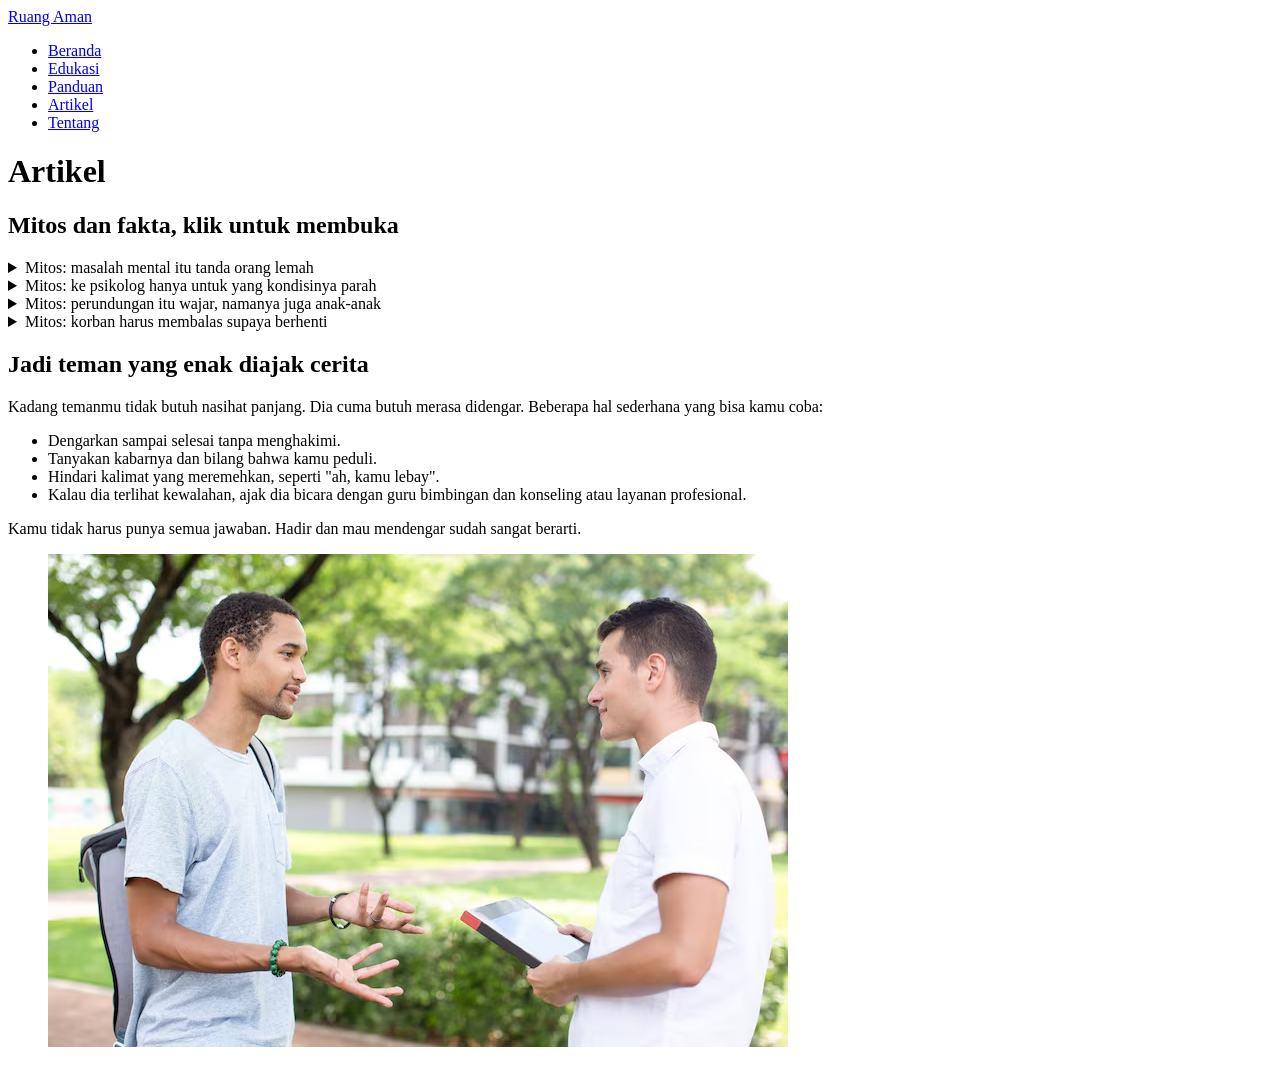
==== artikel.html @ 6b467197 "add new file" ====
<!doctype html>
<html lang="id">
  <head>
    <meta charset="UTF-8" />
    <meta name="viewport" content="width=device-width, initial-scale=1.0" />
    <meta
      name="description"
      content="Website edukasi kesehatan mental dan perundungan untuk pelajar"
    />
    <title>Artikel | Artikel</title>
    <link rel="stylesheet" href="css/style.css" />
  </head>
  <body>
    <header>
      <a class="logo" href="index.html">Ruang Aman</a>
      <nav>
        <ul>
          <li><a href="index.html">Beranda</a></li>
          <li><a href="edukasi.html">Edukasi</a></li>
          <li><a href="panduan.html">Panduan</a></li>
          <li><a class="aktif" href="artikel.html">Artikel</a></li>
          <li><a href="tentang.html">Tentang</a></li>
        </ul>
      </nav>
    </header>

    <main>
      <div class="isi">
        <h1>Artikel</h1>

        <section>
          <h2>Mitos dan fakta, klik untuk membuka</h2>

          <details>
            <summary>Mitos: masalah mental itu tanda orang lemah</summary>
            <p>
              Fakta: siapa saja bisa mengalaminya, dan bisa ditangani dengan
              dukungan yang tepat. Mencari pertolongan justru langkah yang
              berani.
            </p>
          </details>

          <details>
            <summary>
              Mitos: ke psikolog hanya untuk yang kondisinya parah
            </summary>
            <p>
              Fakta: layanan seperti Healing119 memang dibuat untuk dukungan
              awal, jadi kamu tidak perlu menunggu sampai kondisinya berat.
            </p>
          </details>

          <details>
            <summary>
              Mitos: perundungan itu wajar, namanya juga anak-anak
            </summary>
            <p>
              Fakta: aturan sekolah sekarang menuntut sekolah membangun budaya
              yang aman dan nyaman, termasuk di ruang digital. Jadi ini bukan
              hal sepele.
            </p>
          </details>

          <details>
            <summary>Mitos: korban harus membalas supaya berhenti</summary>
            <p>
              Fakta: langkah yang lebih aman adalah menjauh, menyimpan bukti,
              dan melapor ke orang dewasa yang dipercaya.
            </p>
          </details>
        </section>

        <section>
          <article>
            <h2>Jadi teman yang enak diajak cerita</h2>
            <p>
              Kadang temanmu tidak butuh nasihat panjang. Dia cuma butuh merasa
              didengar. Beberapa hal sederhana yang bisa kamu coba:
            </p>
            <ul>
              <li>Dengarkan sampai selesai tanpa menghakimi.</li>
              <li>Tanyakan kabarnya dan bilang bahwa kamu peduli.</li>
              <li>
                Hindari kalimat yang meremehkan, seperti "ah, kamu lebay".
              </li>
              <li>
                Kalau dia terlihat kewalahan, ajak dia bicara dengan guru
                bimbingan dan konseling atau layanan profesional.
              </li>
            </ul>
            <p>
              Kamu tidak harus punya semua jawaban. Hadir dan mau mendengar
              sudah sangat berarti.
            </p>

            <figure class="foto-kosong">
            <img src="foto\dua orang mengobrol.avif" alt="dua orang mengobrol">
          </article>
        </section>
      </div>
    </main>
  </body>
</html>
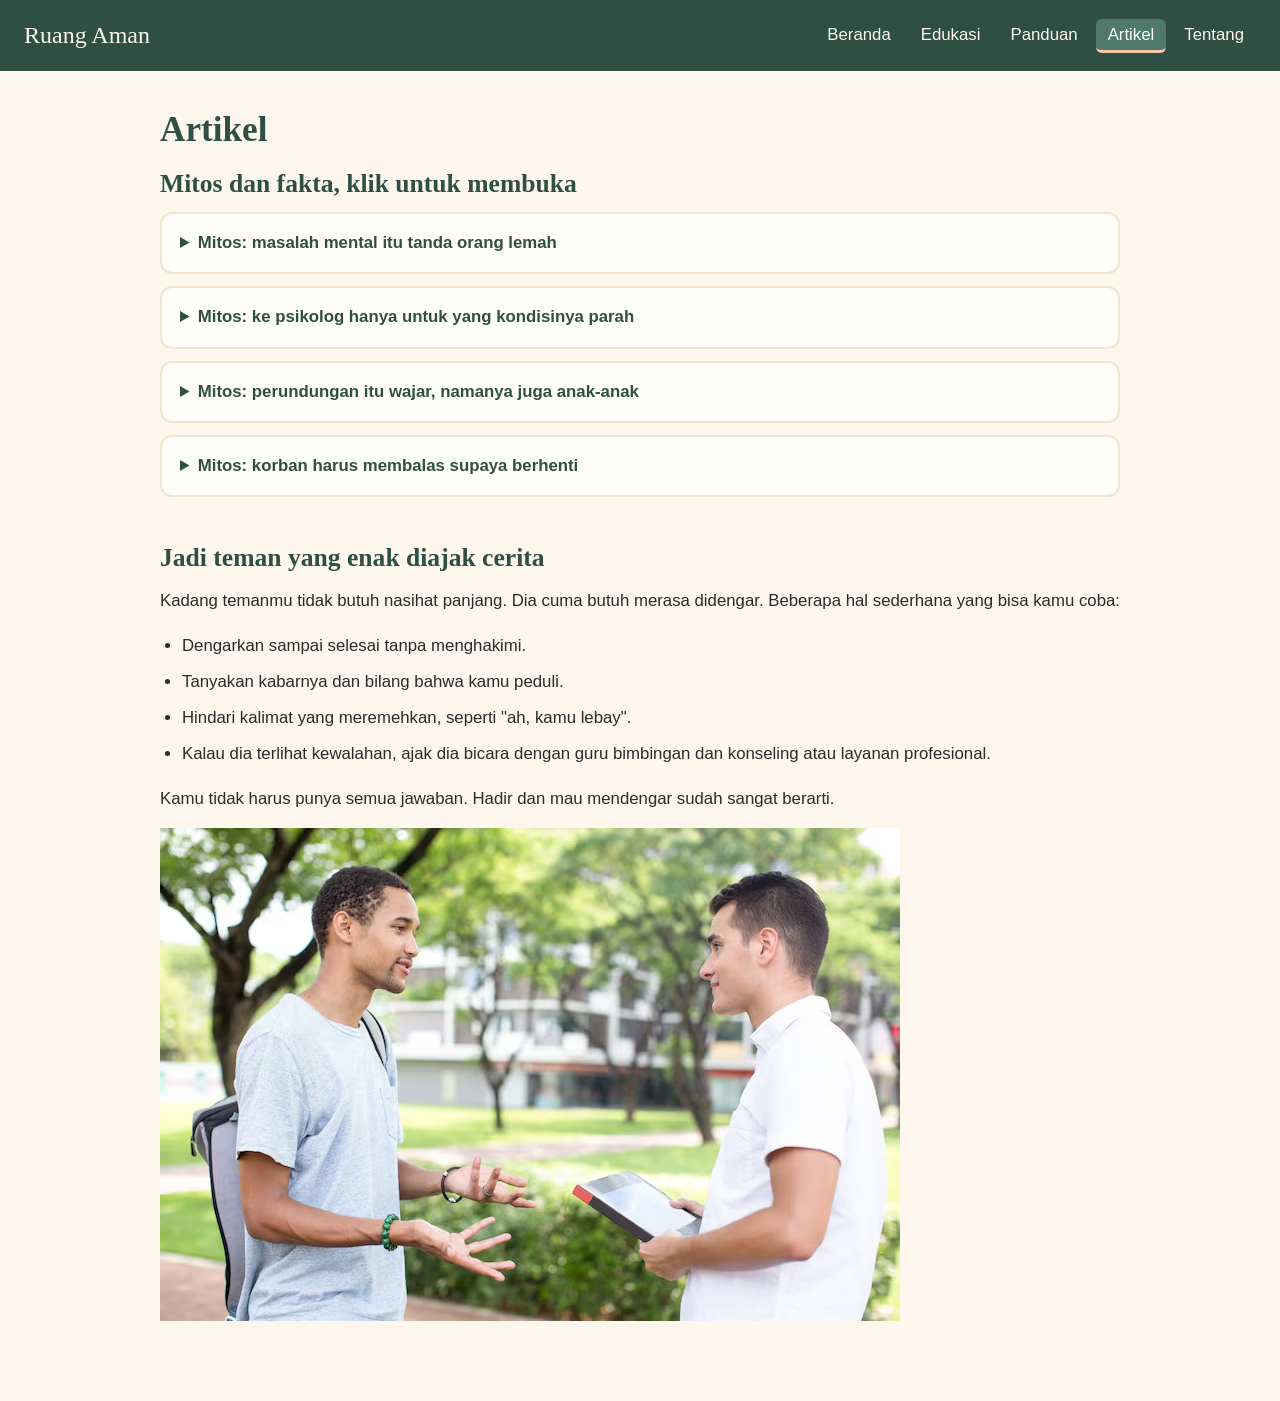
==== commit 9920df6d: "Update artikel.html" ====
--- a/artikel.html
+++ b/artikel.html
@@ -93,9 +93,8 @@
               sudah sangat berarti.
             </p>
 
-            <figure class="foto-kosong">
             <img src="foto\dua orang mengobrol.avif" alt="dua orang mengobrol">
-          </article>
+
         </section>
       </div>
     </main>
--- a/css/style.css
+++ b/css/style.css
@@ -0,0 +1,274 @@
+:root {
+  --krem: #fdf6ec;
+  --pasir: #f1e4d1;
+  --putih: #fffdf9;
+  --hijau: #4f7a6a;
+  --hijau-gelap: #2f4f45;
+  --terakota: #b5532f;
+  --terakota-muda: #f7c9a8;
+  --teks: #2b2b2b;
+}
+
+* {
+  box-sizing: border-box;
+  margin: 0;
+  padding: 0;
+}
+
+body {
+  font-family: "Segoe UI", Arial, sans-serif;
+  background-color: var(--krem);
+  color: var(--teks);
+  line-height: 1.8;
+  font-size: 1.05rem;
+}
+
+h1, h2, h3 {
+  font-family: Georgia, "Times New Roman", serif;
+  color: var(--hijau-gelap);
+  line-height: 1.3;
+}
+
+h1 { font-size: 2.2rem; margin-bottom: 14px; }
+h2 { font-size: 1.6rem; margin-bottom: 12px; }
+h3 { font-size: 1.2rem; margin-bottom: 6px; }
+
+p { margin-bottom: 14px; }
+
+ul, ol {
+  margin-left: 22px;
+  margin-bottom: 14px;
+}
+
+li { margin-bottom: 6px; }
+
+a {
+  color: var(--hijau);
+  overflow-wrap: anywhere;
+}
+
+a:hover { color: var(--terakota); }
+
+img {
+  max-width: 100%;
+  height: auto;
+  display: block;
+}
+
+/* Header dan navigasi (Flexbox) */
+header {
+  background-color: var(--hijau-gelap);
+  padding: 14px 24px;
+  display: flex;
+  justify-content: space-between;
+  align-items: center;
+  flex-wrap: wrap;
+  gap: 10px;
+  position: sticky;
+  top: 0;
+  z-index: 100;
+}
+
+.logo {
+  font-family: Georgia, serif;
+  font-size: 1.5rem;
+  color: var(--krem);
+  text-decoration: none;
+}
+
+nav ul {
+  list-style: none;
+  margin: 0;
+  display: flex;
+  flex-wrap: wrap;
+  gap: 6px;
+}
+
+nav li { margin: 0; }
+
+nav a {
+  color: var(--krem);
+  text-decoration: none;
+  padding: 6px 12px;
+  border-radius: 6px;
+}
+
+nav a:hover,
+nav a.aktif {
+  background-color: var(--hijau);
+  color: white;
+}
+
+nav a.aktif {
+  border-bottom: 3px solid var(--terakota-muda);
+}
+
+/* Pembungkus isi */
+.isi {
+  max-width: 1000px;
+  margin: 0 auto;
+  padding: 36px 20px;
+}
+
+section { margin-bottom: 44px; }
+
+/* Sampul dua kolom (Grid) */
+.sampul {
+  max-width: 1000px;
+  margin: 0 auto;
+  padding: 50px 20px 10px;
+  display: grid;
+  grid-template-columns: 1.1fr 0.9fr;
+  gap: 36px;
+  align-items: center;
+}
+
+.sampul h1 { font-size: 2.8rem; }
+
+.sorot {
+  background: linear-gradient(transparent 60%, var(--terakota-muda) 60%);
+}
+
+.tombol {
+  display: inline-block;
+  background-color: var(--terakota);
+  color: white;
+  padding: 12px 26px;
+  border-radius: 8px 20px 8px 20px;
+  text-decoration: none;
+  font-weight: bold;
+}
+
+.tombol:hover {
+  background-color: var(--hijau-gelap);
+  color: white;
+}
+
+/* Kartu informasi (Grid) */
+.kisi {
+  display: grid;
+  grid-template-columns: repeat(3, 1fr);
+  gap: 22px;
+}
+
+.kisi.dua { grid-template-columns: repeat(2, 1fr); }
+
+.kartu {
+  background-color: var(--putih);
+  border: 2px solid var(--pasir);
+  border-radius: 18px 6px 18px 6px;
+  padding: 22px;
+  box-shadow: 4px 4px 0 var(--pasir);
+}
+
+.kartu:nth-child(even) {
+  border-radius: 6px 18px 6px 18px;
+}
+
+/* Catatan tempel */
+.catatan {
+  background-color: #fff3b0;
+  padding: 18px 22px;
+  max-width: 560px;
+  margin: 0 auto 44px;
+  transform: rotate(-1deg);
+  box-shadow: 3px 4px 0 rgba(0, 0, 0, 0.12);
+}
+
+/* Kutipan */
+blockquote {
+  border-left: 6px solid var(--terakota);
+  padding: 8px 0 8px 20px;
+  margin: 22px 0;
+  font-family: Georgia, serif;
+  font-size: 1.25rem;
+  color: var(--hijau-gelap);
+}
+
+/* Langkah bernomor */
+.langkah {
+  list-style: none;
+  margin-left: 0;
+  counter-reset: nomor;
+}
+
+.langkah li {
+  counter-increment: nomor;
+  position: relative;
+  padding: 4px 0 4px 56px;
+  margin-bottom: 18px;
+}
+
+.langkah li::before {
+  content: counter(nomor);
+  position: absolute;
+  left: 0;
+  top: 0;
+  width: 38px;
+  height: 38px;
+  border-radius: 50%;
+  background-color: var(--terakota);
+  color: white;
+  font-weight: bold;
+  display: flex;
+  align-items: center;
+  justify-content: center;
+}
+
+/* Mitos dan fakta (bisa dibuka-tutup) */
+details {
+  background-color: var(--putih);
+  border: 2px solid var(--pasir);
+  border-radius: 12px;
+  padding: 14px 18px;
+  margin-bottom: 12px;
+}
+
+summary {
+  cursor: pointer;
+  font-weight: bold;
+  color: var(--hijau-gelap);
+}
+
+details[open] summary { margin-bottom: 8px; }
+
+/* Kotak bantuan */
+.kotak-bantuan {
+  background-color: #e3efe9;
+  border-left: 6px solid var(--hijau);
+  border-radius: 12px;
+  padding: 22px;
+}
+
+/* Footer */
+footer {
+  background-color: var(--hijau-gelap);
+  color: var(--krem);
+  text-align: center;
+  padding: 26px 20px;
+}
+
+footer p { margin-bottom: 6px; }
+
+/* Tablet */
+@media (max-width: 900px) {
+  .sampul { grid-template-columns: 1fr; }
+  .kisi { grid-template-columns: repeat(2, 1fr); }
+}
+
+/* Ponsel */
+@media (max-width: 600px) {
+  header {
+    flex-direction: column;
+    text-align: center;
+  }
+
+  nav ul { justify-content: center; }
+
+  h1, .sampul h1 { font-size: 1.9rem; }
+
+  .kisi,
+  .kisi.dua { grid-template-columns: 1fr; }
+
+  .catatan { transform: none; }
+}
